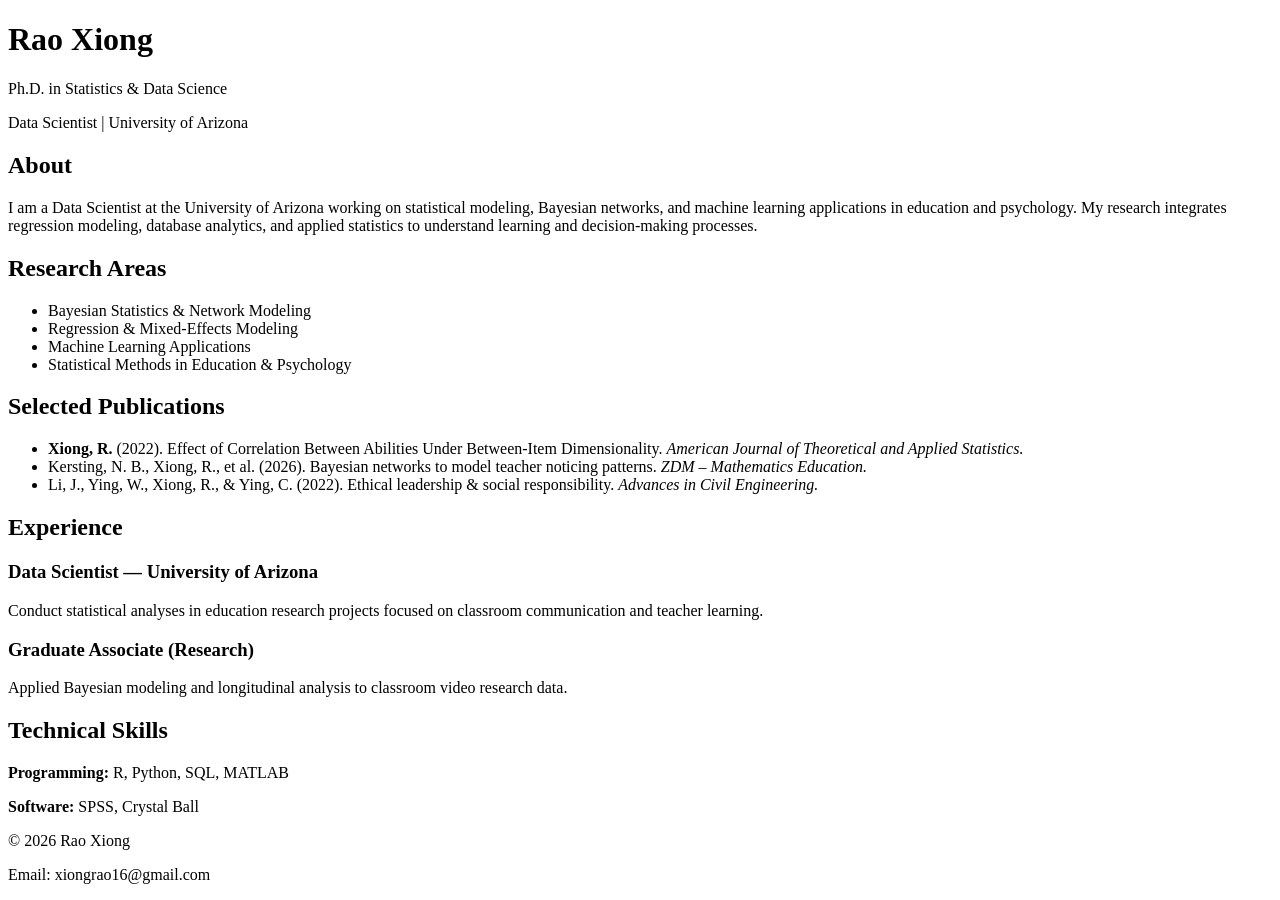
==== index.html @ 7b5f2761 "Update index.html" ====
<!DOCTYPE html>
<html lang="en">
<head>
<meta charset="UTF-8">
<meta name="viewport" content="width=device-width, initial-scale=1.0">
<title>Rao Xiong | Data Scientist</title>
<link rel="stylesheet" href="style.css">
<link href="https://fonts.googleapis.com/css2?family=Lora:wght@400;600&family=Inter:wght@300;500;700&display=swap" rel="stylesheet">
</head>

<body>

<header>
    <div class="container">
        <h1>Rao Xiong</h1>
        <p class="subtitle">Ph.D. in Statistics & Data Science</p>
        <p>Data Scientist | University of Arizona</p>
    </div>
</header>

<section class="section">
    <div class="container">
        <h2>About</h2>
        <p>
            I am a Data Scientist at the University of Arizona working on statistical modeling,
            Bayesian networks, and machine learning applications in education and psychology.
            My research integrates regression modeling, database analytics, and applied statistics
            to understand learning and decision-making processes.
        </p>
    </div>
</section>

<section class="section alt">
    <div class="container">
        <h2>Research Areas</h2>
        <ul>
            <li>Bayesian Statistics & Network Modeling</li>
            <li>Regression & Mixed-Effects Modeling</li>
            <li>Machine Learning Applications</li>
            <li>Statistical Methods in Education & Psychology</li>
        </ul>
    </div>
</section>

<section class="section">
    <div class="container">
        <h2>Selected Publications</h2>
        <ul>
            <li><strong>Xiong, R.</strong> (2022). Effect of Correlation Between Abilities Under Between-Item Dimensionality. <em>American Journal of Theoretical and Applied Statistics.</em></li>
            <li>Kersting, N. B., Xiong, R., et al. (2026). Bayesian networks to model teacher noticing patterns. <em>ZDM – Mathematics Education.</em></li>
            <li>Li, J., Ying, W., Xiong, R., & Ying, C. (2022). Ethical leadership & social responsibility. <em>Advances in Civil Engineering.</em></li>
        </ul>
    </div>
</section>

<section class="section alt">
    <div class="container">
        <h2>Experience</h2>
        <h3>Data Scientist — University of Arizona</h3>
        <p>Conduct statistical analyses in education research projects focused on classroom communication and teacher learning.</p>

        <h3>Graduate Associate (Research)</h3>
        <p>Applied Bayesian modeling and longitudinal analysis to classroom video research data.</p>
    </div>
</section>

<section class="section">
    <div class="container">
        <h2>Technical Skills</h2>
        <p><strong>Programming:</strong> R, Python, SQL, MATLAB</p>
        <p><strong>Software:</strong> SPSS, Crystal Ball</p>
    </div>
</section>

<footer>
    <div class="container">
        <p>© 2026 Rao Xiong</p>
        <p>Email: xiongrao16@gmail.com</p>
    </div>
</footer>

</body>
</html>
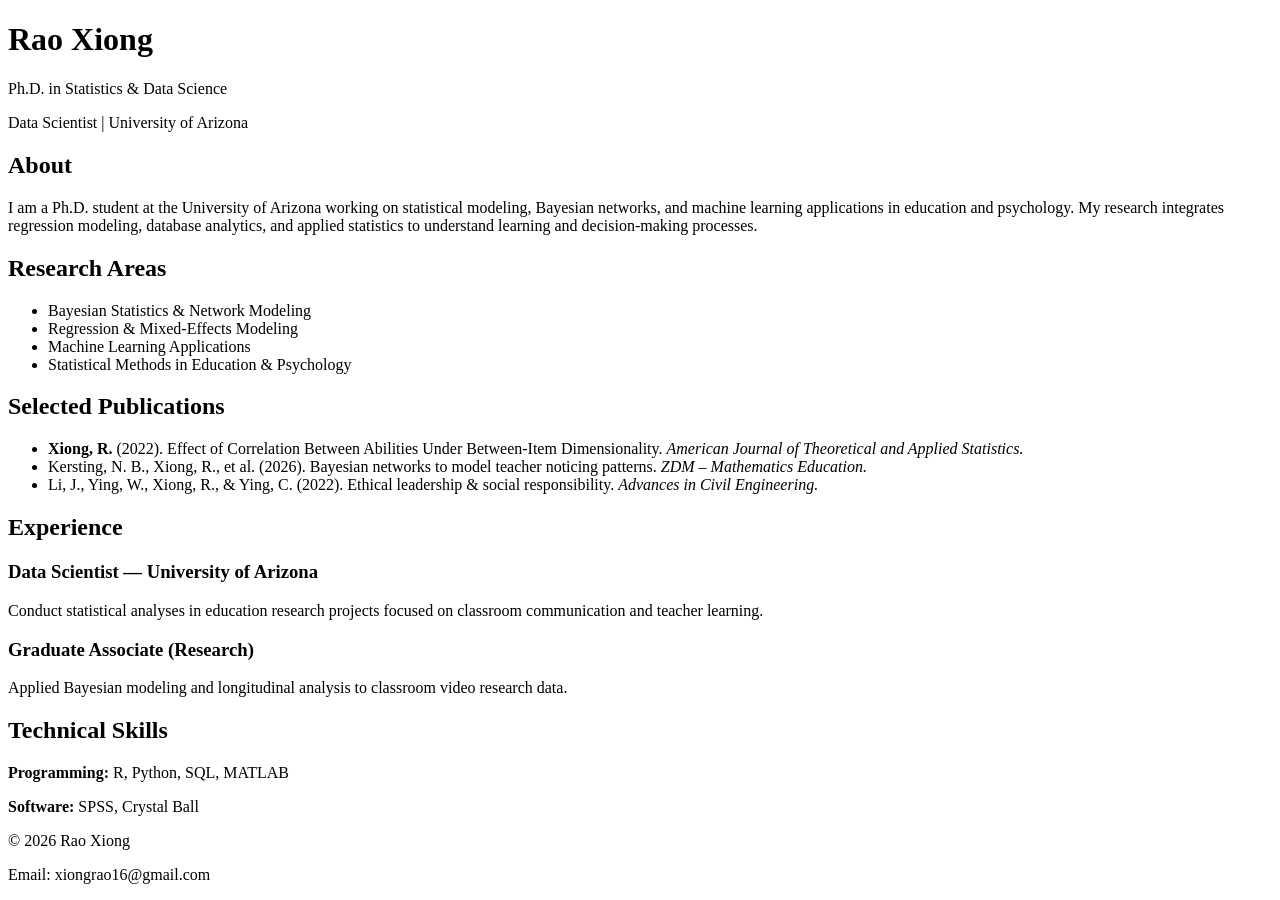
==== commit 41e6d443: "Update index.html" ====
--- a/index.html
+++ b/index.html
@@ -22,7 +22,7 @@
     <div class="container">
         <h2>About</h2>
         <p>
-            I am a Data Scientist at the University of Arizona working on statistical modeling,
+            I am a Ph.D. student at the University of Arizona working on statistical modeling,
             Bayesian networks, and machine learning applications in education and psychology.
             My research integrates regression modeling, database analytics, and applied statistics
             to understand learning and decision-making processes.
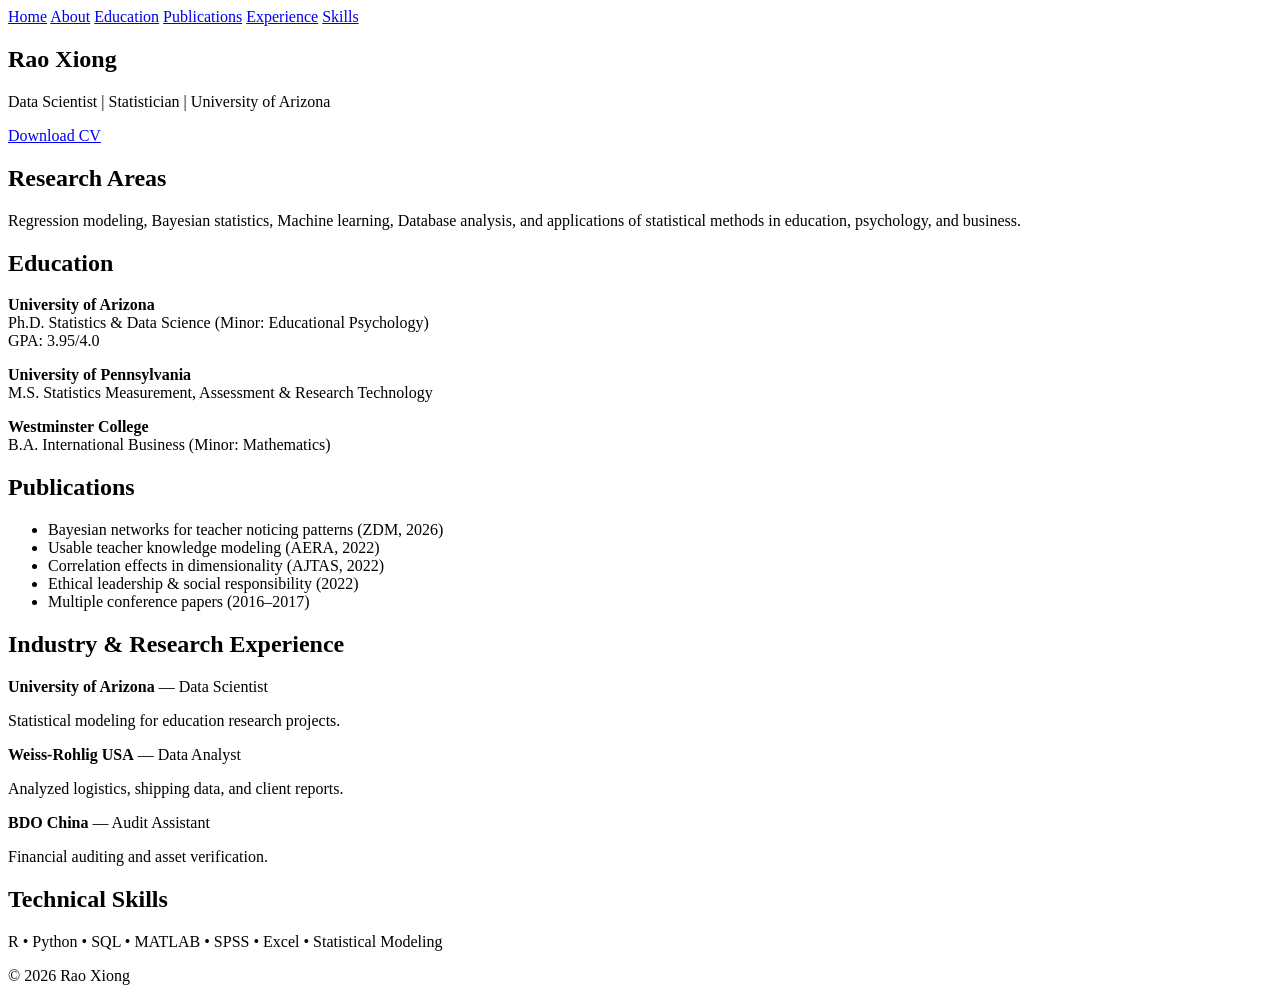
==== commit 61896768: "Update index.html" ====
--- a/index.html
+++ b/index.html
@@ -3,80 +3,98 @@
 <head>
 <meta charset="UTF-8">
 <meta name="viewport" content="width=device-width, initial-scale=1.0">
+
 <title>Rao Xiong | Data Scientist</title>
+
 <link rel="stylesheet" href="style.css">
-<link href="https://fonts.googleapis.com/css2?family=Lora:wght@400;600&family=Inter:wght@300;500;700&display=swap" rel="stylesheet">
+
+<!-- Fonts -->
+<link href="https://fonts.googleapis.com/css2?family=Inter:wght@300;500;700&display=swap" rel="stylesheet">
 </head>
 
 <body>
 
-<header>
-    <div class="container">
-        <h1>Rao Xiong</h1>
-        <p class="subtitle">Ph.D. in Statistics & Data Science</p>
-        <p>Data Scientist | University of Arizona</p>
-    </div>
-</header>
+<!-- NAVIGATION -->
+<nav class="navbar">
+    <a href="#home">Home</a>
+    <a href="#about">About</a>
+    <a href="#education">Education</a>
+    <a href="#publications">Publications</a>
+    <a href="#experience">Experience</a>
+    <a href="#skills">Skills</a>
+</nav>
 
-<section class="section">
-    <div class="container">
-        <h2>About</h2>
-        <p>
-            I am a Ph.D. student at the University of Arizona working on statistical modeling,
-            Bayesian networks, and machine learning applications in education and psychology.
-            My research integrates regression modeling, database analytics, and applied statistics
-            to understand learning and decision-making processes.
-        </p>
-    </div>
+<!-- HOME -->
+<section id="home" class="section hero">
+    <h1>Rao Xiong</h1>
+    <p>Data Scientist | Statistician | University of Arizona</p>
+
+    <!-- CV DOWNLOAD BUTTON -->
+    <a class="btn" href="cv.pdf" download>Download CV</a>
 </section>
 
-<section class="section alt">
-    <div class="container">
-        <h2>Research Areas</h2>
-        <ul>
-            <li>Bayesian Statistics & Network Modeling</li>
-            <li>Regression & Mixed-Effects Modeling</li>
-            <li>Machine Learning Applications</li>
-            <li>Statistical Methods in Education & Psychology</li>
-        </ul>
-    </div>
+<!-- ABOUT -->
+<section id="about" class="section box">
+    <h2>Research Areas</h2>
+    <p>
+        Regression modeling, Bayesian statistics, Machine learning,
+        Database analysis, and applications of statistical methods in education,
+        psychology, and business.
+    </p>
 </section>
 
-<section class="section">
-    <div class="container">
-        <h2>Selected Publications</h2>
-        <ul>
-            <li><strong>Xiong, R.</strong> (2022). Effect of Correlation Between Abilities Under Between-Item Dimensionality. <em>American Journal of Theoretical and Applied Statistics.</em></li>
-            <li>Kersting, N. B., Xiong, R., et al. (2026). Bayesian networks to model teacher noticing patterns. <em>ZDM – Mathematics Education.</em></li>
-            <li>Li, J., Ying, W., Xiong, R., & Ying, C. (2022). Ethical leadership & social responsibility. <em>Advances in Civil Engineering.</em></li>
-        </ul>
-    </div>
+<!-- EDUCATION -->
+<section id="education" class="section box">
+    <h2>Education</h2>
+
+    <p><strong>University of Arizona</strong><br>
+    Ph.D. Statistics & Data Science (Minor: Educational Psychology)<br>
+    GPA: 3.95/4.0</p>
+
+    <p><strong>University of Pennsylvania</strong><br>
+    M.S. Statistics Measurement, Assessment & Research Technology</p>
+
+    <p><strong>Westminster College</strong><br>
+    B.A. International Business (Minor: Mathematics)</p>
 </section>
 
-<section class="section alt">
-    <div class="container">
-        <h2>Experience</h2>
-        <h3>Data Scientist — University of Arizona</h3>
-        <p>Conduct statistical analyses in education research projects focused on classroom communication and teacher learning.</p>
-
-        <h3>Graduate Associate (Research)</h3>
-        <p>Applied Bayesian modeling and longitudinal analysis to classroom video research data.</p>
-    </div>
+<!-- PUBLICATIONS -->
+<section id="publications" class="section box">
+    <h2>Publications</h2>
+    <ul>
+        <li>Bayesian networks for teacher noticing patterns (ZDM, 2026)</li>
+        <li>Usable teacher knowledge modeling (AERA, 2022)</li>
+        <li>Correlation effects in dimensionality (AJTAS, 2022)</li>
+        <li>Ethical leadership & social responsibility (2022)</li>
+        <li>Multiple conference papers (2016–2017)</li>
+    </ul>
 </section>
 
-<section class="section">
-    <div class="container">
-        <h2>Technical Skills</h2>
-        <p><strong>Programming:</strong> R, Python, SQL, MATLAB</p>
-        <p><strong>Software:</strong> SPSS, Crystal Ball</p>
-    </div>
+<!-- EXPERIENCE -->
+<section id="experience" class="section box">
+    <h2>Industry & Research Experience</h2>
+
+    <p><strong>University of Arizona</strong> — Data Scientist</p>
+    <p>Statistical modeling for education research projects.</p>
+
+    <p><strong>Weiss-Rohlig USA</strong> — Data Analyst</p>
+    <p>Analyzed logistics, shipping data, and client reports.</p>
+
+    <p><strong>BDO China</strong> — Audit Assistant</p>
+    <p>Financial auditing and asset verification.</p>
 </section>
 
+<!-- SKILLS -->
+<section id="skills" class="section box">
+    <h2>Technical Skills</h2>
+    <p>
+        R • Python • SQL • MATLAB • SPSS • Excel • Statistical Modeling
+    </p>
+</section>
+
+<!-- FOOTER -->
 <footer>
-    <div class="container">
-        <p>© 2026 Rao Xiong</p>
-        <p>Email: xiongrao16@gmail.com</p>
-    </div>
+    <p>© 2026 Rao Xiong</p>
 </footer>
 
 </body>
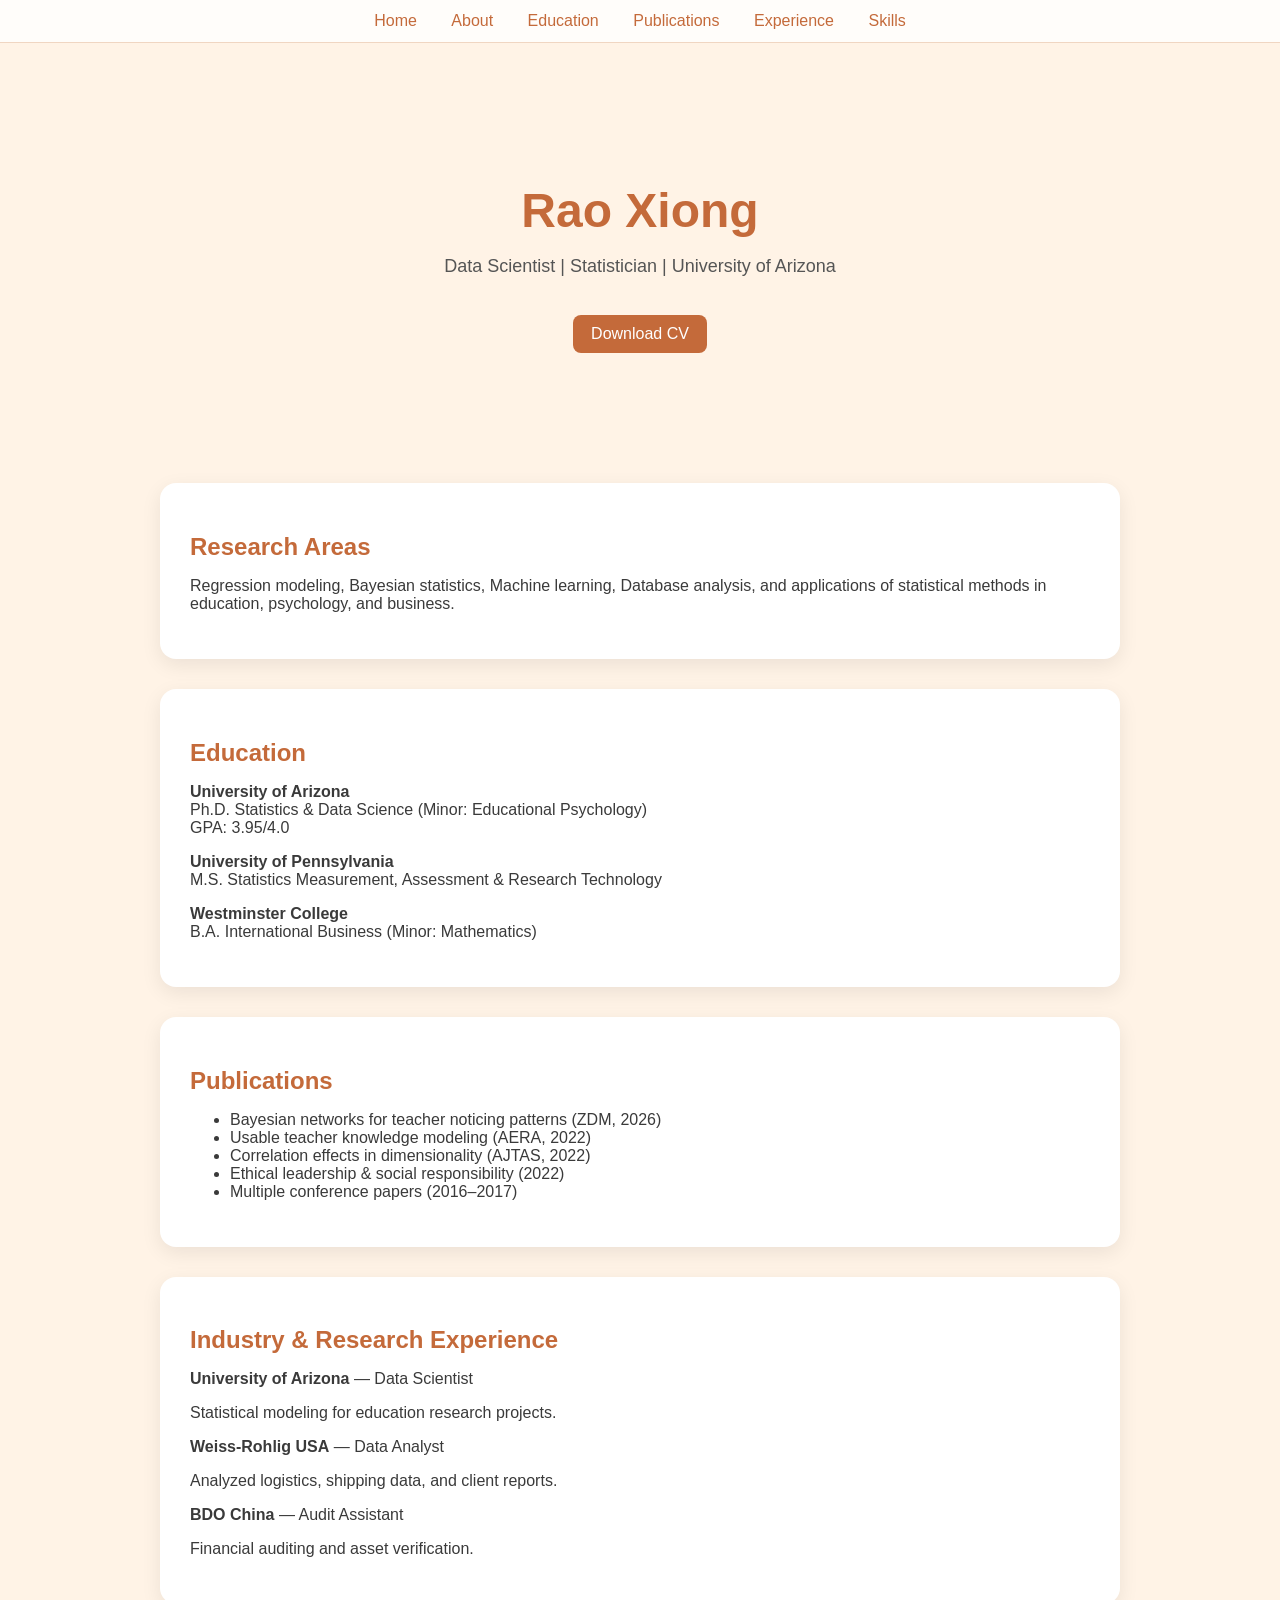
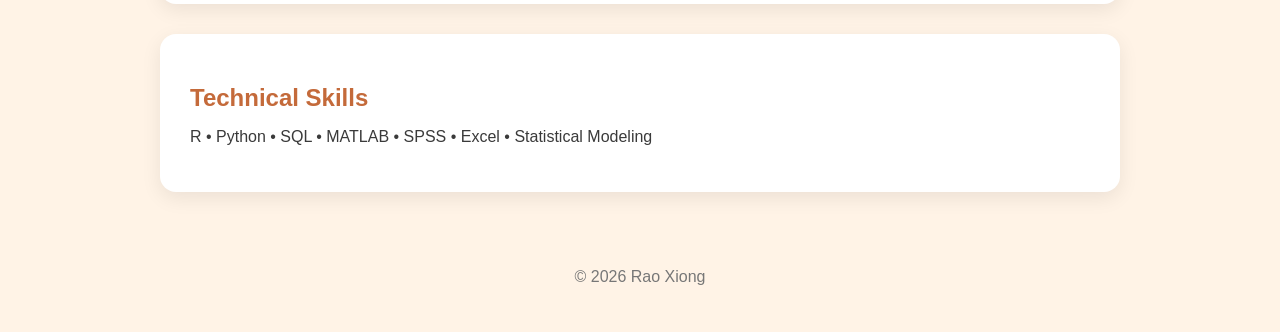
==== commit 322cdcfe: "Update index.html" ====
--- a/index.html
+++ b/index.html
@@ -6,7 +6,7 @@
 
 <title>Rao Xiong | Data Scientist</title>
 
-<link rel="stylesheet" href="style.css">
+<link rel="stylesheet" href="styles.css">
 
 <!-- Fonts -->
 <link href="https://fonts.googleapis.com/css2?family=Inter:wght@300;500;700&display=swap" rel="stylesheet">
--- a/styles.css
+++ b/styles.css
@@ -0,0 +1,95 @@
+/* Smooth scrolling */
+html {
+    scroll-behavior: smooth;
+}
+
+/* Base */
+body {
+    margin: 0;
+    font-family: 'Inter', sans-serif;
+    background-color: #fff3e6; /* light orange background */
+    color: #3a3a3a;
+}
+
+/* NAVIGATION */
+.navbar {
+    position: sticky;
+    top: 0;
+    background: #ffffffcc;
+    backdrop-filter: blur(8px);
+    padding: 12px;
+    text-align: center;
+    border-bottom: 1px solid #f0d6c2;
+}
+
+.navbar a {
+    margin: 0 15px;
+    text-decoration: none;
+    color: #c46a3a;
+    font-weight: 500;
+}
+
+.navbar a:hover {
+    color: #8b3f1f;
+}
+
+/* SECTIONS */
+.section {
+    padding: 60px 20px;
+}
+
+/* BOX STYLE */
+.box {
+    max-width: 900px;
+    margin: 30px auto;
+    background: white;
+    border-radius: 16px;
+    padding: 30px;
+    box-shadow: 0 6px 20px rgba(0,0,0,0.08);
+}
+
+/* HERO */
+.hero {
+    text-align: center;
+    padding: 100px 20px;
+}
+
+.hero h1 {
+    font-size: 48px;
+    margin-bottom: 10px;
+    color: #c46a3a;
+}
+
+.hero p {
+    font-size: 18px;
+    color: #555;
+}
+
+/* BUTTON */
+.btn {
+    display: inline-block;
+    margin-top: 20px;
+    padding: 10px 18px;
+    background: #c46a3a;
+    color: white;
+    text-decoration: none;
+    border-radius: 8px;
+    transition: 0.3s;
+}
+
+.btn:hover {
+    background: #8b3f1f;
+}
+
+/* HEADINGS */
+h2 {
+    color: #c46a3a;
+    margin-bottom: 15px;
+}
+
+/* FOOTER */
+footer {
+    text-align: center;
+    padding: 30px;
+    color: #777;
+}
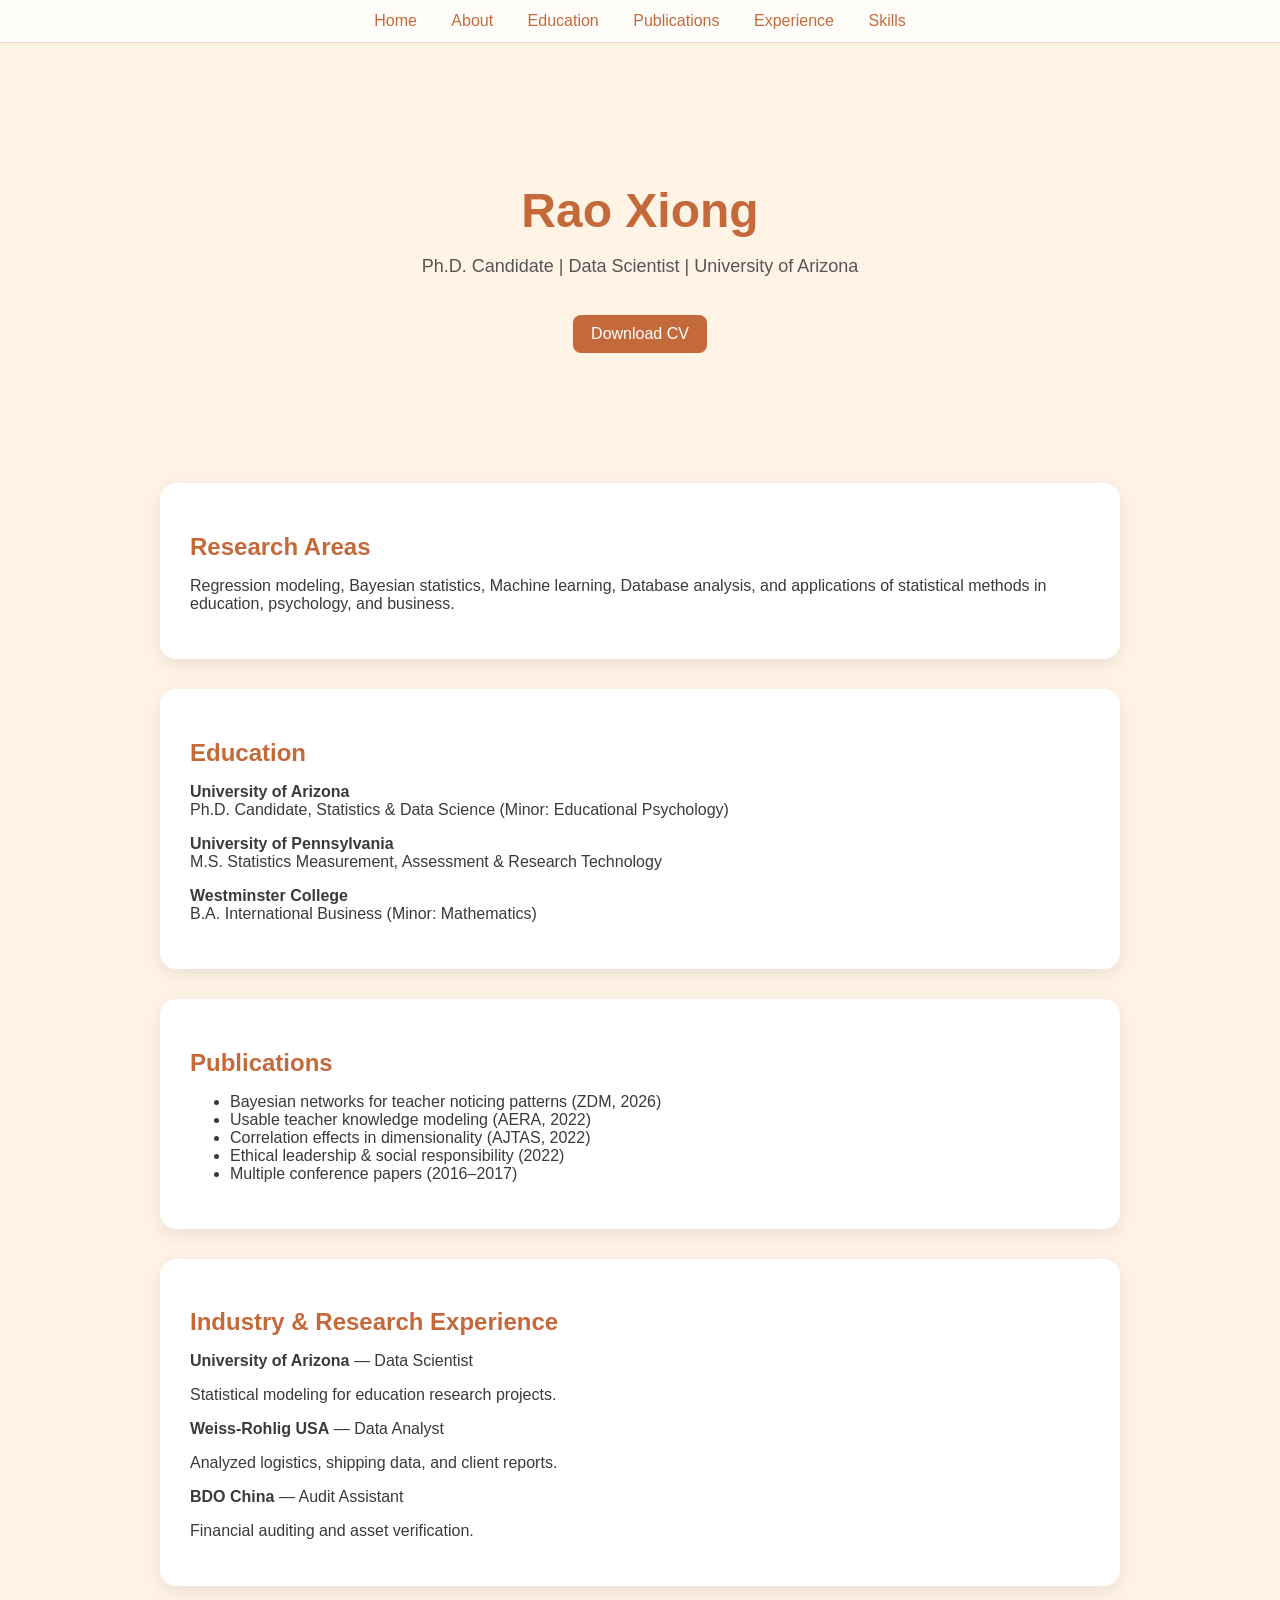
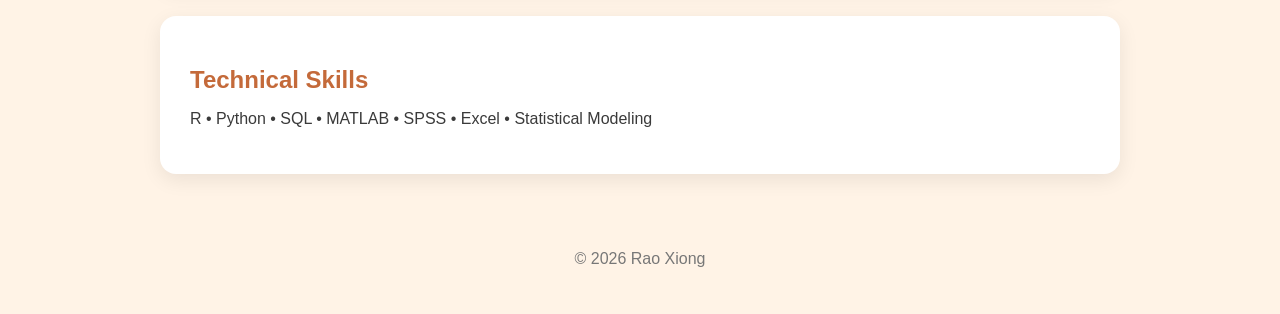
==== commit 6d5a9d49: "Update index.html" ====
--- a/index.html
+++ b/index.html
@@ -27,7 +27,7 @@
 <!-- HOME -->
 <section id="home" class="section hero">
     <h1>Rao Xiong</h1>
-    <p>Data Scientist | Statistician | University of Arizona</p>
+    <p>Ph.D. Candidate | Data Scientist | University of Arizona</p>
 
     <!-- CV DOWNLOAD BUTTON -->
     <a class="btn" href="cv.pdf" download>Download CV</a>
@@ -48,8 +48,8 @@
     <h2>Education</h2>
 
     <p><strong>University of Arizona</strong><br>
-    Ph.D. Statistics & Data Science (Minor: Educational Psychology)<br>
-    GPA: 3.95/4.0</p>
+    Ph.D. Candidate, Statistics & Data Science (Minor: Educational Psychology)<br>
+    </p>
 
     <p><strong>University of Pennsylvania</strong><br>
     M.S. Statistics Measurement, Assessment & Research Technology</p>
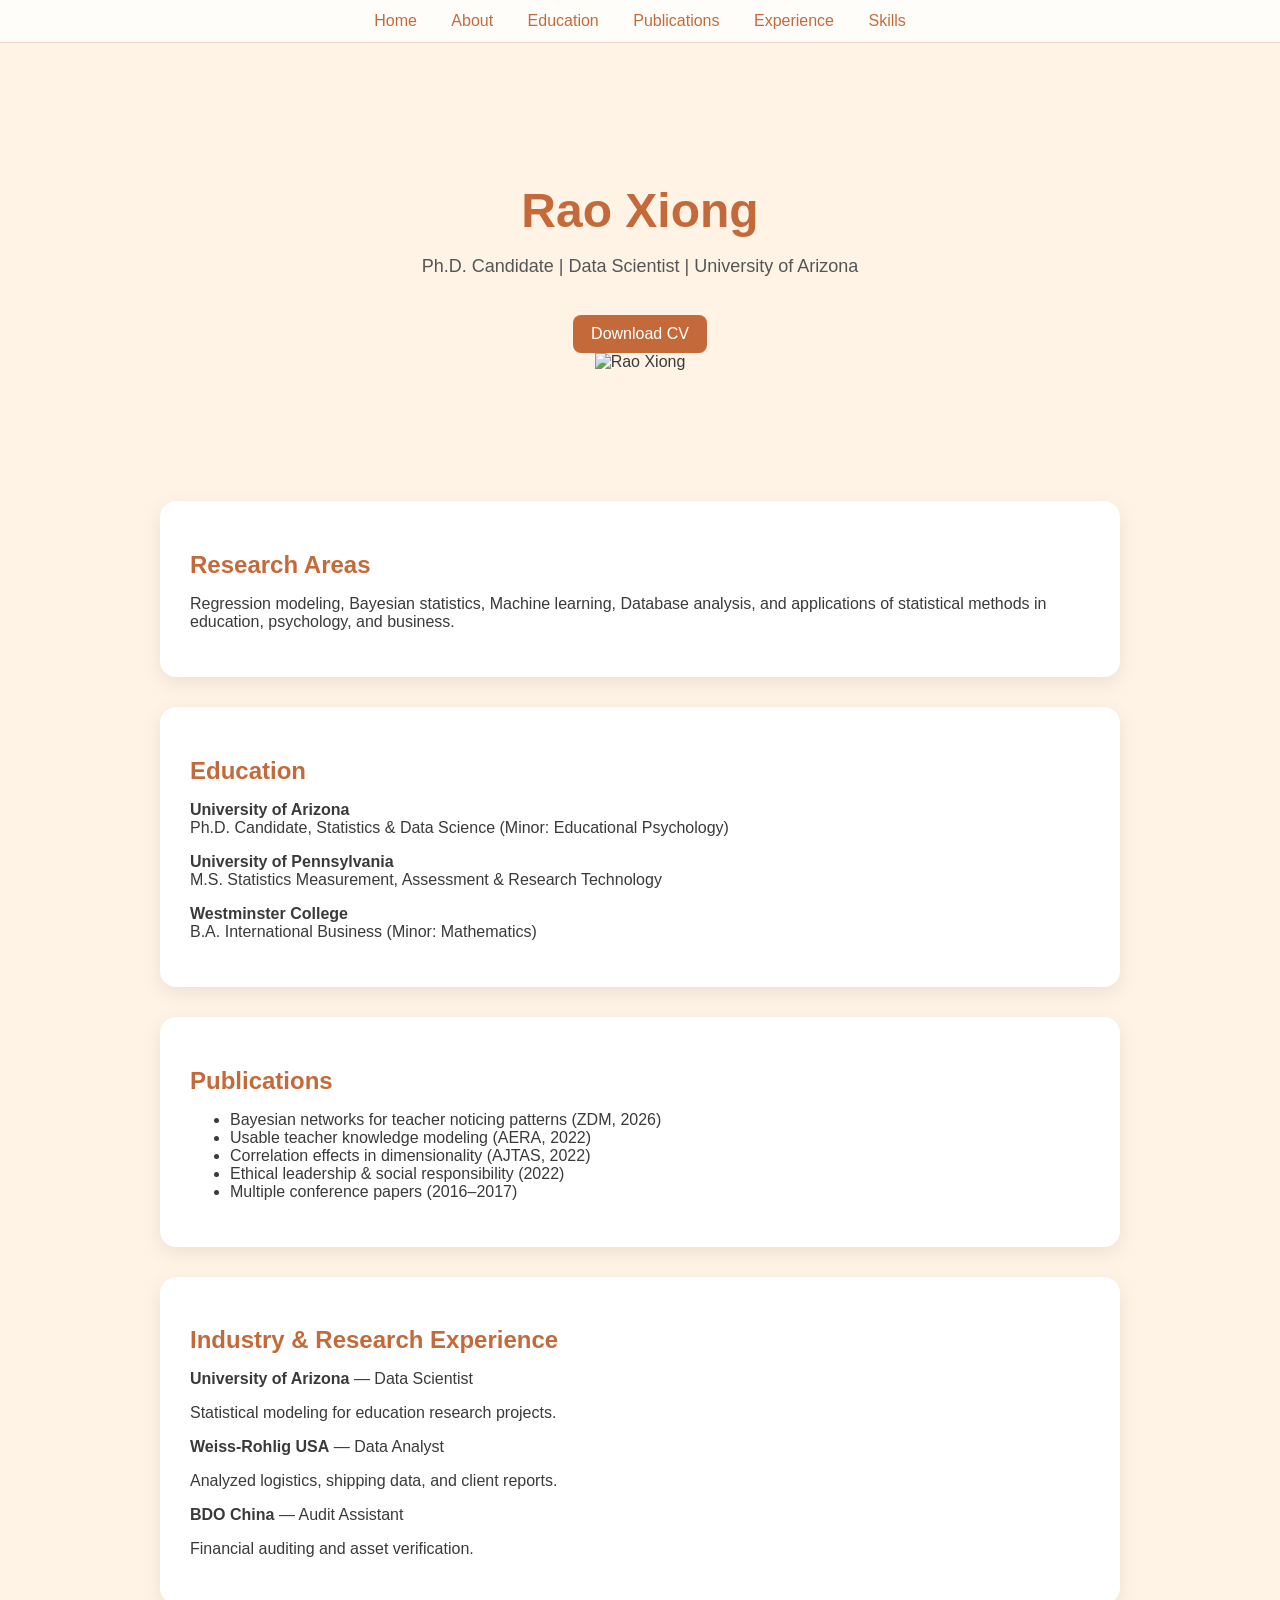
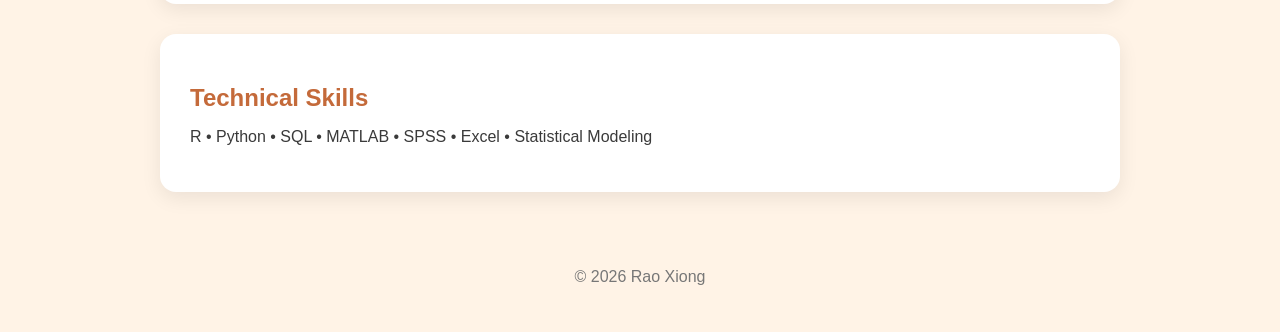
==== commit c4b806ad: "Update index.html" ====
--- a/index.html
+++ b/index.html
@@ -26,11 +26,26 @@
 
 <!-- HOME -->
 <section id="home" class="section hero">
-    <h1>Rao Xiong</h1>
-    <p>Ph.D. Candidate | Data Scientist | University of Arizona</p>
+    <div class="hero-container">
 
-    <!-- CV DOWNLOAD BUTTON -->
-    <a class="btn" href="cv.pdf" download>Download CV</a>
+        <!-- LEFT SIDE -->
+        <div class="hero-text">
+            <h1>Rao Xiong</h1>
+            <p class="hero-subtitle">
+                Ph.D. Candidate | Data Scientist | University of Arizona
+            </p>
+
+            <a class="btn" href="CV-RaoXiong.pdf" download>
+                Download CV
+            </a>
+        </div>
+
+        <!-- RIGHT SIDE (PHOTO) -->
+        <div class="hero-image">
+            <img src="profile.jpg" alt="Rao Xiong">
+        </div>
+
+    </div>
 </section>
 
 <!-- ABOUT -->
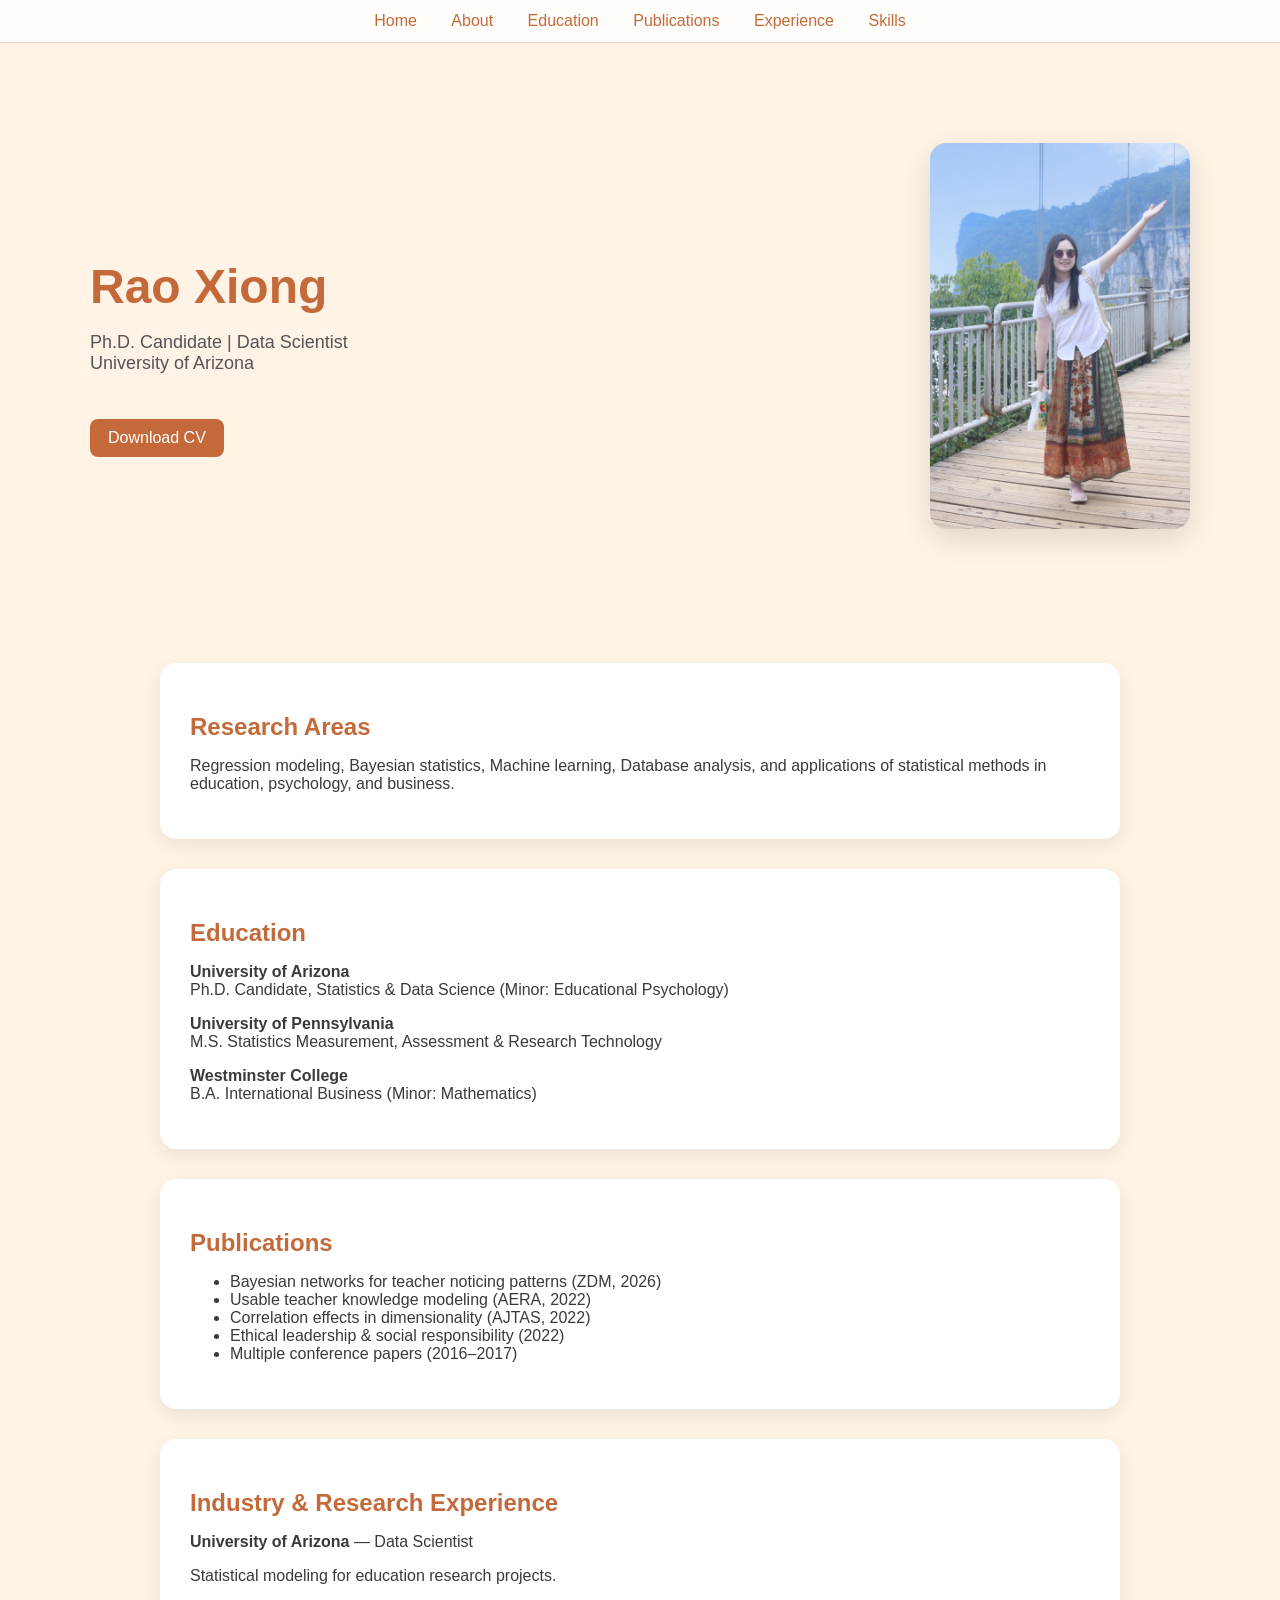
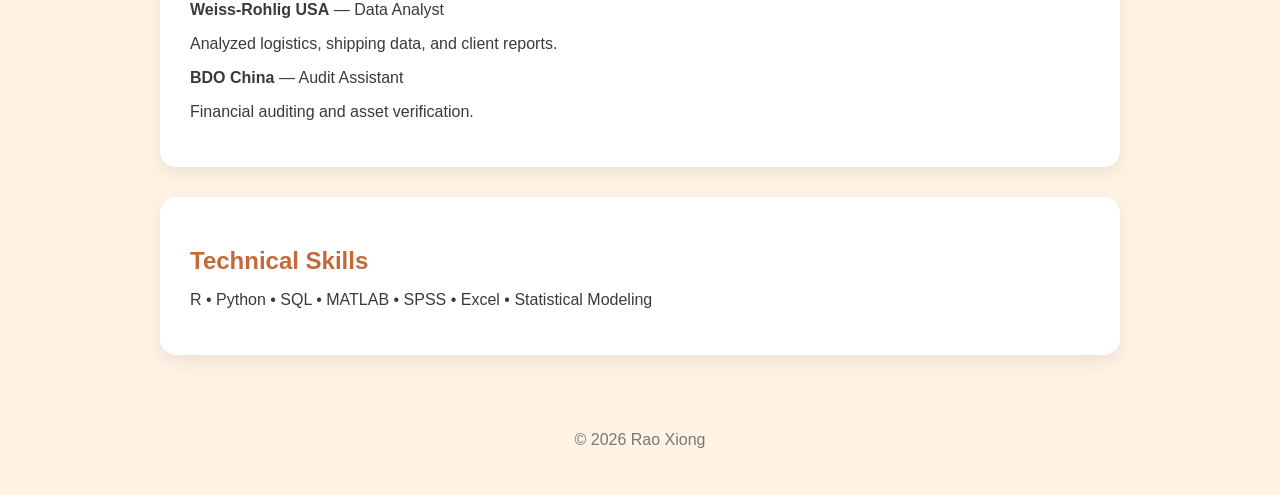
==== commit c3875d2f: "Update index.html" ====
--- a/index.html
+++ b/index.html
@@ -32,7 +32,8 @@
         <div class="hero-text">
             <h1>Rao Xiong</h1>
             <p class="hero-subtitle">
-                Ph.D. Candidate | Data Scientist | University of Arizona
+                Ph.D. Candidate | Data Scientist <br>
+                <span class="university">University of Arizona</span>
             </p>
 
             <a class="btn" href="CV-RaoXiong.pdf" download>
--- a/styles.css
+++ b/styles.css
@@ -93,3 +93,61 @@
     padding: 30px;
     color: #777;
 }
+
+/* HERO LAYOUT */
+.hero {
+    padding: 100px 40px;
+}
+
+.hero-container {
+    max-width: 1100px;
+    margin: auto;
+    display: flex;
+    align-items: center;
+    justify-content: space-between;
+    gap: 60px;
+}
+
+.hero-text {
+    flex: 1;
+    text-align: left;
+}
+
+.hero-text h1 {
+    font-size: 48px;
+    margin-bottom: 15px;
+    color: #c46a3a;
+}
+
+.hero-subtitle {
+    font-size: 18px;
+    margin-bottom: 25px;
+    color: #555;
+}
+
+.hero-image {
+    flex: 1;
+    text-align: right;
+}
+
+.hero-image img {
+    width: 260px;
+    border-radius: 16px;
+    box-shadow: 0 10px 30px rgba(0,0,0,0.12);
+}
+
+/* MOBILE RESPONSIVE */
+@media (max-width: 900px) {
+    .hero-container {
+        flex-direction: column;
+        text-align: center;
+    }
+
+    .hero-text {
+        text-align: center;
+    }
+
+    .hero-image {
+        text-align: center;
+    }
+}
